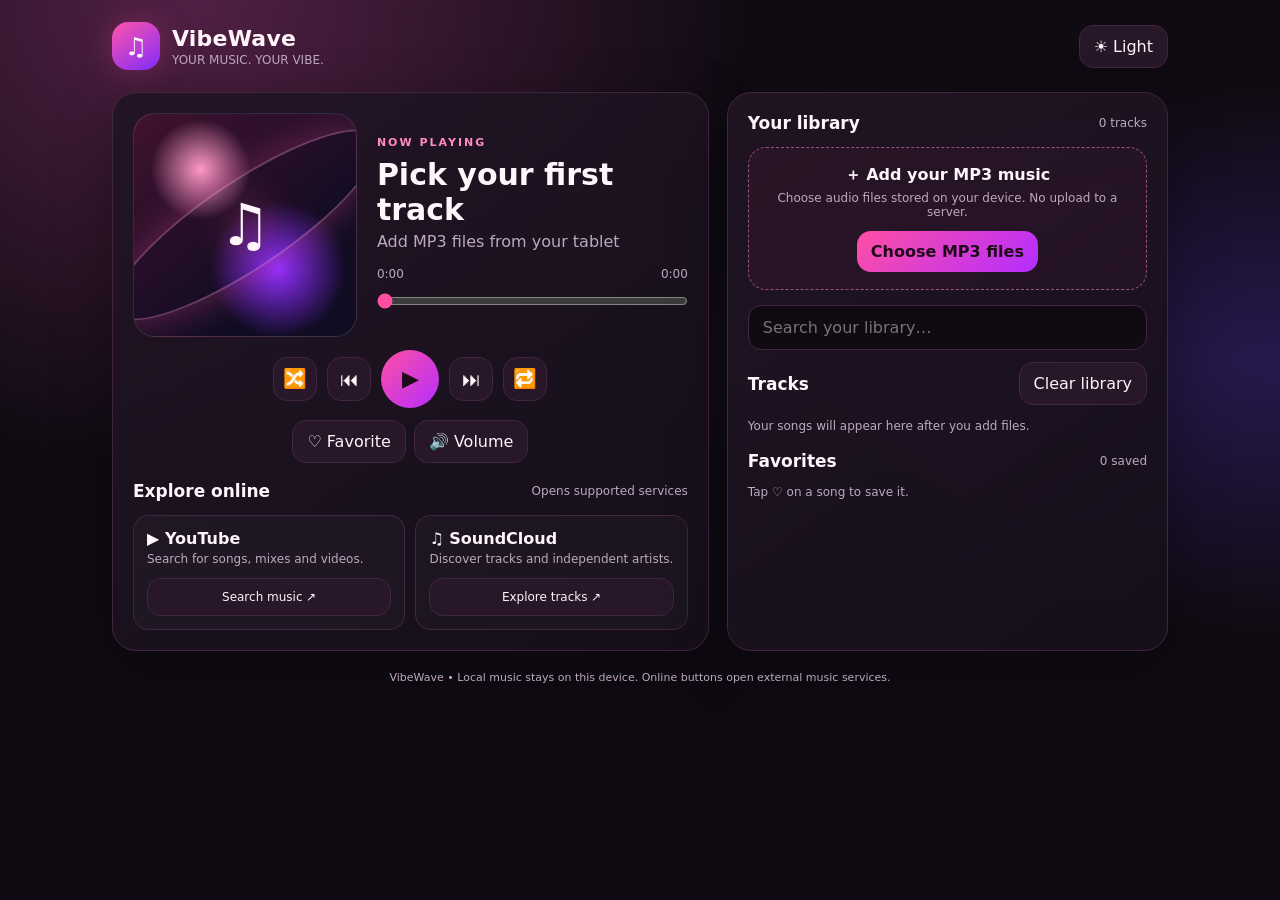
==== index-1.html @ 2d8bb954 "Add files via upload" ====
<!doctype html>
<html lang="en">
<head>
<meta charset="utf-8">
<meta name="viewport" content="width=device-width, initial-scale=1">
<meta name="theme-color" content="#170d1a">
<title>VibeWave — Music Player</title>
<link rel="manifest" href="manifest.webmanifest">
<link rel="icon" href="icon.svg" type="image/svg+xml">
<style>
:root{--bg:#100b13;--panel:#1b111f;--panel2:#26152b;--text:#fff5fb;--muted:#bca9bd;--pink:#ff4fa3;--pink2:#ff8ac5;--line:#42253f;--shadow:0 18px 60px #0005}
*{box-sizing:border-box}body{margin:0;color:var(--text);font-family:system-ui,-apple-system,Segoe UI,sans-serif;background:radial-gradient(ellipse at 15% 0%,#512044 0,transparent 36%),radial-gradient(ellipse at 100% 40%,#27184d 0,transparent 35%),var(--bg);min-height:100vh}
button,input,select{font:inherit}button{cursor:pointer;border:1px solid var(--line);color:var(--text);background:#281728;border-radius:14px;padding:11px 14px;transition:transform .16s,border-color .16s,background .16s}button:hover{border-color:var(--pink);transform:translateY(-1px)}button:focus-visible,input:focus-visible{outline:2px solid var(--pink);outline-offset:2px}.primary{background:linear-gradient(135deg,var(--pink),#b52dff);border:0;color:#210b1b;font-weight:800}.iconbtn{width:44px;height:44px;padding:0;display:grid;place-items:center;font-size:19px}.active{border-color:var(--pink)!important;color:var(--pink2)!important}.wrap{max-width:1100px;margin:auto;padding:22px}.top{display:flex;align-items:center;justify-content:space-between;gap:14px;margin-bottom:22px}.brand{display:flex;align-items:center;gap:12px}.logo{width:48px;height:48px;border-radius:16px;background:linear-gradient(145deg,#ff54a8,#832cff);display:grid;place-items:center;box-shadow:0 0 32px #ff4fa344;font-size:25px}.brand h1{font-size:22px;margin:0;letter-spacing:.2px}.brand p{margin:2px 0 0;color:var(--muted);font-size:12px}.top-actions{display:flex;gap:8px}.layout{display:grid;grid-template-columns:1.15fr .85fr;gap:18px}.panel{background:linear-gradient(145deg,#211424ed,#160f1bee);border:1px solid var(--line);border-radius:24px;padding:20px;box-shadow:var(--shadow);min-width:0}.hero{display:grid;grid-template-columns: minmax(140px,.72fr) 1fr;gap:20px;align-items:center}.cover{aspect-ratio:1;border-radius:22px;display:grid;place-items:center;background:radial-gradient(circle at 30% 25%,#ff9bc9,transparent 22%),radial-gradient(circle at 65% 70%,#8d2dff,transparent 32%),linear-gradient(140deg,#41122f,#100c22 70%);border:1px solid #ffffff22;overflow:hidden;position:relative}.cover:after{content:"";position:absolute;width:140%;height:38%;border:2px solid #ff9bd855;border-radius:50%;transform:rotate(-34deg);box-shadow:0 0 40px #ff4fa355}.cover span{font-size:58px;filter:drop-shadow(0 0 18px #ff4fa3);z-index:1}.eyebrow{color:var(--pink2);text-transform:uppercase;letter-spacing:2px;font-size:11px;font-weight:800}.song-title{font-size:clamp(21px,3vw,30px);margin:8px 0 5px;overflow-wrap:anywhere}.sub{color:var(--muted);margin:0 0 16px}.progress{width:100%;accent-color:var(--pink);margin:12px 0 0}.times{display:flex;justify-content:space-between;color:var(--muted);font-size:12px}.controls{display:flex;justify-content:center;align-items:center;gap:10px;margin-top:13px}.play{width:58px;height:58px;border-radius:50%;font-size:22px}.mini-actions{display:flex;justify-content:center;gap:8px;margin-top:12px}.section-title{display:flex;align-items:center;justify-content:space-between;gap:10px;margin:0 0 14px}.section-title h2{font-size:17px;margin:0}.small{font-size:12px;color:var(--muted)}.drop{border:1px dashed #9a527e;border-radius:18px;padding:17px;text-align:center;background:#ff4fa30b;margin-bottom:15px}.drop strong{display:block;margin-bottom:5px}.drop p{font-size:12px;color:var(--muted);margin:0 0 12px}.search{width:100%;padding:12px 14px;border:1px solid var(--line);background:#100b13;color:var(--text);border-radius:13px;margin-bottom:12px}.track-list{display:flex;flex-direction:column;gap:8px;max-height:340px;overflow:auto}.track{display:flex;align-items:center;gap:11px;padding:10px;border:1px solid transparent;border-radius:15px;background:#ffffff05}.track.current{background:#ff4fa315;border-color:#ff4fa366}.track-art{width:42px;height:42px;flex-shrink:0;border-radius:12px;background:linear-gradient(135deg,#ff4fa3,#5929a8);display:grid;place-items:center}.track-info{flex:1;min-width:0}.track-info b,.track-info span{display:block;white-space:nowrap;overflow:hidden;text-overflow:ellipsis}.track-info b{font-size:13px}.track-info span{font-size:11px;color:var(--muted);margin-top:3px}.track button{padding:8px 10px}.online{margin-top:18px}.online-grid{display:grid;grid-template-columns:repeat(2,1fr);gap:10px}.online-card{padding:13px;border-radius:15px;background:#ffffff06;border:1px solid var(--line)}.online-card b{display:block;margin-bottom:4px}.online-card p{font-size:12px;color:var(--muted);margin:0 0 12px}.online-card button{width:100%;font-size:12px}.footer{color:var(--muted);font-size:11px;text-align:center;padding:20px 4px}.toast{position:fixed;bottom:18px;left:50%;transform:translateX(-50%);background:#2b1730;border:1px solid var(--pink);padding:12px 16px;border-radius:14px;box-shadow:var(--shadow);max-width:90%;z-index:5;display:none}.light{--bg:#fff5fa;--panel:#fff;--panel2:#ffe7f3;--text:#271324;--muted:#765d70;--line:#edc5db;--shadow:0 18px 60px #5a17441a;background:radial-gradient(ellipse at 15% 0%,#ffd2e8 0,transparent 36%),radial-gradient(ellipse at 100% 40%,#e3d7ff 0,transparent 35%),var(--bg)}.light .panel{background:#ffffffdc}.light .search{background:#fff;color:var(--text)}.light button{background:#fff0f7;color:#4b1b38}.light .primary{background:linear-gradient(135deg,#ff4fa3,#d64eff);color:#260c1c}.light .track{background:#7c2d5d08}.light .online-card{background:#fff9fc}
@media(max-width:760px){.wrap{padding:14px}.layout{grid-template-columns:1fr}.hero{grid-template-columns:120px 1fr;gap:14px}.panel{padding:15px}.brand h1{font-size:19px}.top{align-items:flex-start}.top-actions{flex-wrap:wrap;justify-content:flex-end}.top-actions button{padding:9px 11px}.online-grid{grid-template-columns:1fr 1fr}}
</style>
</head>
<body>
<div class="wrap">
<header class="top">
 <div class="brand"><div class="logo">♫</div><div><h1>VibeWave</h1><p>YOUR MUSIC. YOUR VIBE.</p></div></div>
 <div class="top-actions"><button id="themeBtn" aria-label="Toggle dark and light mode">☀️ Light</button><button id="installBtn" hidden>＋ Install</button></div>
</header>
<main class="layout">
 <section class="panel">
  <div class="hero">
   <div class="cover" aria-label="Abstract pink album art"><span>♫</span></div>
   <div><div class="eyebrow">Now playing</div><h2 class="song-title" id="nowTitle">Pick your first track</h2><p class="sub" id="nowArtist">Add MP3 files from your tablet</p>
    <div class="times"><span id="currentTime">0:00</span><span id="duration">0:00</span></div>
    <input class="progress" type="range" id="seek" min="0" max="1000" value="0" aria-label="Seek song">
   </div>
  </div>
  <div class="controls">
   <button class="iconbtn" id="shuffleBtn" title="Shuffle" aria-label="Shuffle">🔀</button>
   <button class="iconbtn" id="prevBtn" title="Previous" aria-label="Previous track">⏮</button>
   <button class="primary play" id="playBtn" title="Play" aria-label="Play or pause">▶</button>
   <button class="iconbtn" id="nextBtn" title="Next" aria-label="Next track">⏭</button>
   <button class="iconbtn" id="repeatBtn" title="Repeat" aria-label="Repeat">🔁</button>
  </div>
  <div class="mini-actions"><button id="favoriteBtn">♡ Favorite</button><button id="volumeBtn">🔊 Volume</button></div>
  <input type="range" id="volume" min="0" max="1" step=".01" value=".85" class="progress" aria-label="Volume" hidden>
  <audio id="audio" preload="metadata"></audio>
  <div class="online">
   <div class="section-title"><h2>Explore online</h2><span class="small">Opens supported services</span></div>
   <div class="online-grid">
    <div class="online-card"><b>▶ YouTube</b><p>Search for songs, mixes and videos.</p><button data-online="youtube">Search music ↗</button></div>
    <div class="online-card"><b>♫ SoundCloud</b><p>Discover tracks and independent artists.</p><button data-online="soundcloud">Explore tracks ↗</button></div>
   </div>
  </div>
 </section>
 <section class="panel">
  <div class="section-title"><h2>Your library</h2><span class="small" id="trackCount">0 tracks</span></div>
  <div class="drop"><strong>＋ Add your MP3 music</strong><p>Choose audio files stored on your device. No upload to a server.</p><button class="primary" id="addBtn">Choose MP3 files</button><input type="file" id="fileInput" accept="audio/*,.mp3,.m4a,.ogg,.wav,.flac" multiple hidden></div>
  <input class="search" id="search" type="search" placeholder="Search your library…" aria-label="Search songs">
  <div class="section-title"><h2>Tracks</h2><button id="clearBtn">Clear library</button></div>
  <div class="track-list" id="trackList"><div class="small">Your songs will appear here after you add files.</div></div>
  <div class="online" style="margin-top:18px"><div class="section-title"><h2>Favorites</h2><span class="small" id="favCount">0 saved</span></div><div id="favorites" class="small">Tap ♡ Favorite on a song to save it.</div></div>
 </section>
</main>
<div class="footer">VibeWave • Local music stays on this device. Online buttons open external music services.</div>
</div>
<div class="toast" id="toast" role="status"></div>
<script>
(() => {
const $ = id => document.getElementById(id);
const audio=$('audio'), input=$('fileInput');
let tracks=[], current=-1, shuffle=false, repeat=false, favorites=new Set(), urls=[], deferredPrompt=null;
const fmt = n => { if(!Number.isFinite(n)||n<0)return '0:00'; return Math.floor(n/60)+':'+String(Math.floor(n%60)).padStart(2,'0'); };
function toast(msg){const t=$('toast');t.textContent=msg;t.style.display='block';clearTimeout(toast.timer);toast.timer=setTimeout(()=>t.style.display='none',3000);}
function persistPrefs(){try{localStorage.setItem('vibewave-theme',document.body.classList.contains('light')?'light':'dark');localStorage.setItem('vibewave-favs',JSON.stringify([...favorites]));}catch(e){}}
function loadPrefs(){try{if(localStorage.getItem('vibewave-theme')==='light')document.body.classList.add('light');favorites=new Set(JSON.parse(localStorage.getItem('vibewave-favs')||'[]'));}catch(e){} updateThemeLabel();}
function updateThemeLabel(){$('themeBtn').textContent=document.body.classList.contains('light')?'🌙 Dark':'☀️ Light';}
function updatePlayer(){const t=tracks[current];$('nowTitle').textContent=t?t.name:'Pick your first track';$('nowArtist').textContent=t?(t.artist||'Local audio file'):'Add MP3 files from your tablet';$('favoriteBtn').textContent=t?(favorites.has(t.key)?'♥ Favorited':'♡ Favorite'):'♡ Favorite';$('playBtn').textContent=audio.paused?'▶':'Ⅱ';$('playBtn').setAttribute('aria-label',audio.paused?'Play':'Pause');renderList();renderFavorites();}
function loadTrack(i,autoplay=false){if(i<0||i>=tracks.length)return;current=i;audio.src=tracks[i].url;audio.load();updatePlayer();if(autoplay)audio.play().catch(()=>toast('Tap Play to start audio.')); }
function renderList(){const q=$('search').value.toLowerCase().trim(), el=$('trackList');el.replaceChildren();const filtered=tracks.map((t,i)=>({t,i})).filter(x=>x.t.name.toLowerCase().includes(q));$('trackCount').textContent=tracks.length+' track'+(tracks.length===1?'':'s');if(!filtered.length){const d=document.createElement('div');d.className='small';d.textContent=tracks.length?'No matching tracks.':'Your songs will appear here after you add files.';el.append(d);return;}filtered.forEach(({t,i})=>{const row=document.createElement('div');row.className='track'+(i===current?' current':'');const art=document.createElement('div');art.className='track-art';art.textContent='♫';const info=document.createElement('div');info.className='track-info';const b=document.createElement('b');b.textContent=t.name;const s=document.createElement('span');s.textContent=t.artist||'Local audio file';info.append(b,s);const play=document.createElement('button');play.textContent=i===current&&!audio.paused?'Ⅱ':'▶';play.setAttribute('aria-label','Play '+t.name);play.onclick=()=>{if(current===i){audio.paused?audio.play():audio.pause();}else loadTrack(i,true);};const fav=document.createElement('button');fav.textContent=favorites.has(t.key)?'♥':'♡';fav.setAttribute('aria-label','Favorite '+t.name);fav.onclick=()=>toggleFavorite(t);row.append(art,info,fav,play);el.append(row);});}
function renderFavorites(){const el=$('favorites');el.replaceChildren();const fs=tracks.filter(t=>favorites.has(t.key));$('favCount').textContent=fs.length+' saved';if(!fs.length){el.textContent='Tap ♡ on a song to save it.';return;}fs.forEach(t=>{const b=document.createElement('button');b.style.margin='0 6px 6px 0';b.textContent='♫ '+t.name;b.onclick=()=>loadTrack(tracks.indexOf(t),true);el.append(b);});}
function toggleFavorite(t){if(favorites.has(t.key))favorites.delete(t.key);else favorites.add(t.key);persistPrefs();updatePlayer();}
function addFiles(files){let added=0;[...files].filter(f=>f.type.startsWith('audio/')||/\.(mp3|m4a|ogg|wav|flac|aac)$/i.test(f.name)).forEach(f=>{const url=URL.createObjectURL(f);urls.push(url);const name=f.name.replace(/\.[^.]+$/,'');const t={name,artist:'Local audio file',url,key:f.name+'-'+f.size+'-'+f.lastModified};tracks.push(t);added++;});if(added){if(current<0)loadTrack(0);else updatePlayer();toast('Added '+added+' track'+(added===1?'':'s')+'.');}else toast('No supported audio files selected.');}
$('addBtn').onclick=()=>input.click();input.onchange=()=>{addFiles(input.files);input.value='';};
$('playBtn').onclick=()=>{if(current<0){if(tracks.length)loadTrack(0,true);else{input.click();return;}}else if(audio.paused)audio.play().catch(()=>toast('Tap Play again to start.'));else audio.pause();};
$('prevBtn').onclick=()=>{if(!tracks.length)return;loadTrack(current<=0?tracks.length-1:current-1,true);};
$('nextBtn').onclick=()=>nextTrack();
function nextTrack(){if(!tracks.length)return;let i;if(shuffle&&tracks.length>1){do{i=Math.floor(Math.random()*tracks.length);}while(i===current);}else i=(current+1)%tracks.length;loadTrack(i,true);}
$('nextBtn').onclick=nextTrack;
$('shuffleBtn').onclick=()=>{shuffle=!shuffle;$('shuffleBtn').classList.toggle('active',shuffle);toast(shuffle?'Shuffle on':'Shuffle off');};
$('repeatBtn').onclick=()=>{repeat=!repeat;audio.loop=repeat;$('repeatBtn').classList.toggle('active',repeat);toast(repeat?'Repeat current track on':'Repeat off');};
$('favoriteBtn').onclick=()=>{if(current>=0)toggleFavorite(tracks[current]);};
$('volumeBtn').onclick=()=>{$('volume').hidden=!$('volume').hidden;};
$('volume').oninput=()=>audio.volume=Number($('volume').value);audio.volume=.85;
$('themeBtn').onclick=()=>{document.body.classList.toggle('light');updateThemeLabel();persistPrefs();};
$('search').oninput=renderList;
$('seek').oninput=()=>{if(Number.isFinite(audio.duration)&&audio.duration>0)audio.currentTime=(Number($('seek').value)/1000)*audio.duration;};
audio.ontimeupdate=()=>{if(Number.isFinite(audio.duration)&&audio.duration>0){$('seek').value=Math.round(audio.currentTime/audio.duration*1000);$('currentTime').textContent=fmt(audio.currentTime);$('duration').textContent=fmt(audio.duration);}};
audio.onloadedmetadata=()=>{$('duration').textContent=fmt(audio.duration);};
audio.onplay=updatePlayer;audio.onpause=updatePlayer;audio.onended=()=>{if(!repeat)nextTrack();};
$('clearBtn').onclick=()=>{if(!tracks.length)return;if(!confirm('Clear the current music list? You can add the files again.'))return;audio.pause();audio.removeAttribute('src');tracks=[];current=-1;urls.forEach(URL.revokeObjectURL);urls=[];updatePlayer();$('seek').value=0;$('currentTime').textContent='0:00';$('duration').textContent='0:00';};
document.querySelectorAll('[data-online]').forEach(b=>b.onclick=()=>{const q=encodeURIComponent('music');const url=b.dataset.online==='youtube'?'https://www.youtube.com/results?search_query='+q:'https://soundcloud.com/search?q='+q;window.open(url,'_blank','noopener');});
window.addEventListener('beforeinstallprompt',e=>{e.preventDefault();deferredPrompt=e;$('installBtn').hidden=false;});
$('installBtn').onclick=async()=>{if(!deferredPrompt){toast('Use your browser menu and choose Install app or Add to Home screen.');return;}deferredPrompt.prompt();await deferredPrompt.userChoice;deferredPrompt=null;$('installBtn').hidden=true;};
loadPrefs();updatePlayer();
})();
</script>
</body>
</html>
<script>if("serviceWorker" in navigator && location.protocol.startsWith("http")){window.addEventListener("load",()=>navigator.serviceWorker.register("./sw.js").catch(()=>{}));}</script>
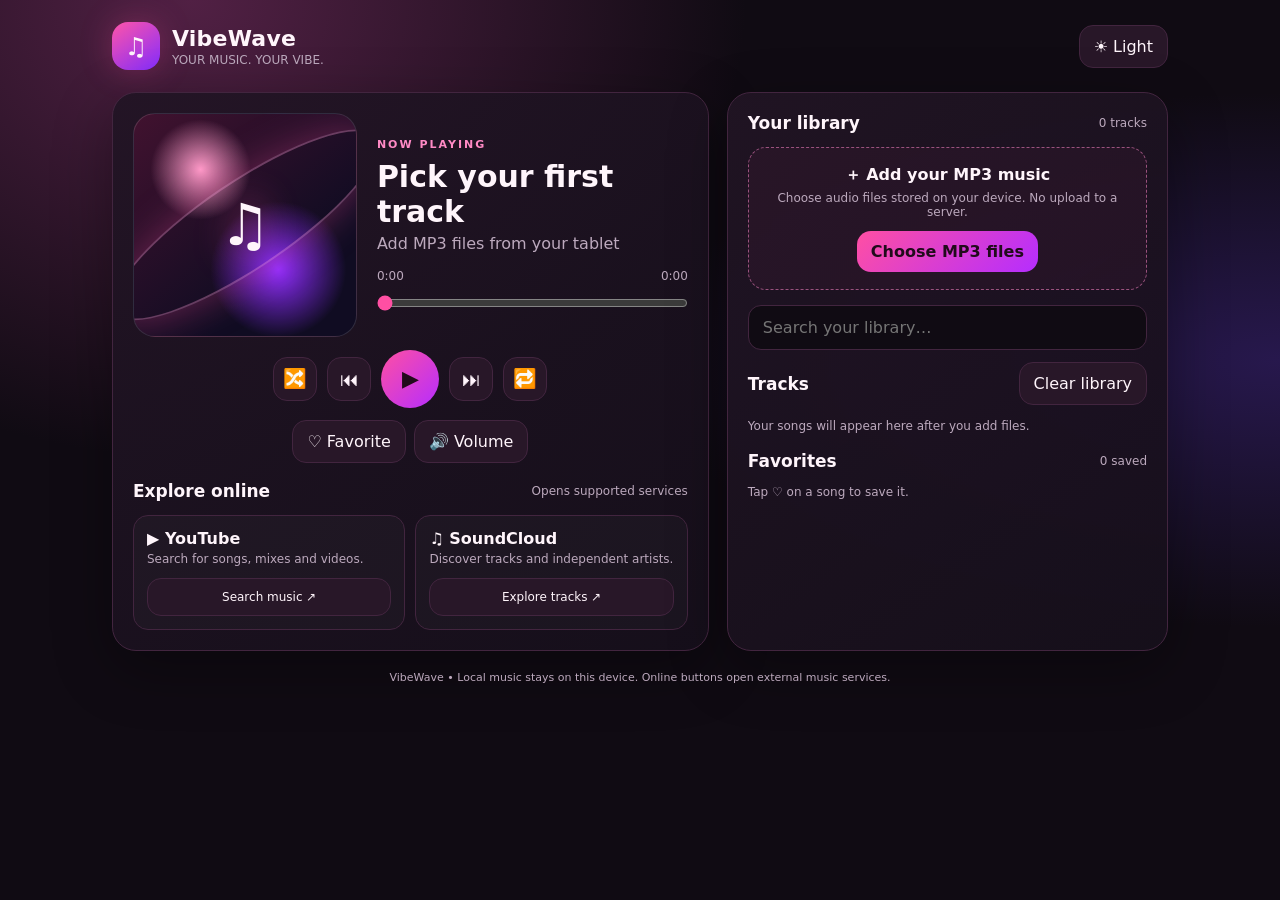
==== commit 797b3fea: "Add service worker registration to index-1.html" ====
--- a/index-1.html
+++ b/index-1.html
@@ -1,4 +1,12 @@
-<!doctype html>
+<link rel="manifest" href="./manifest.json"><script>
+if ("serviceWorker" in navigator) {
+  window.addEventListener("load", () => {
+    navigator.serviceWorker
+      .register("./service-worker.js")
+      .catch(error => console.error("Offline setup failed:", error));
+  });
+}
+</script><!doctype html>
 <html lang="en">
 <head>
 <meta charset="utf-8">
